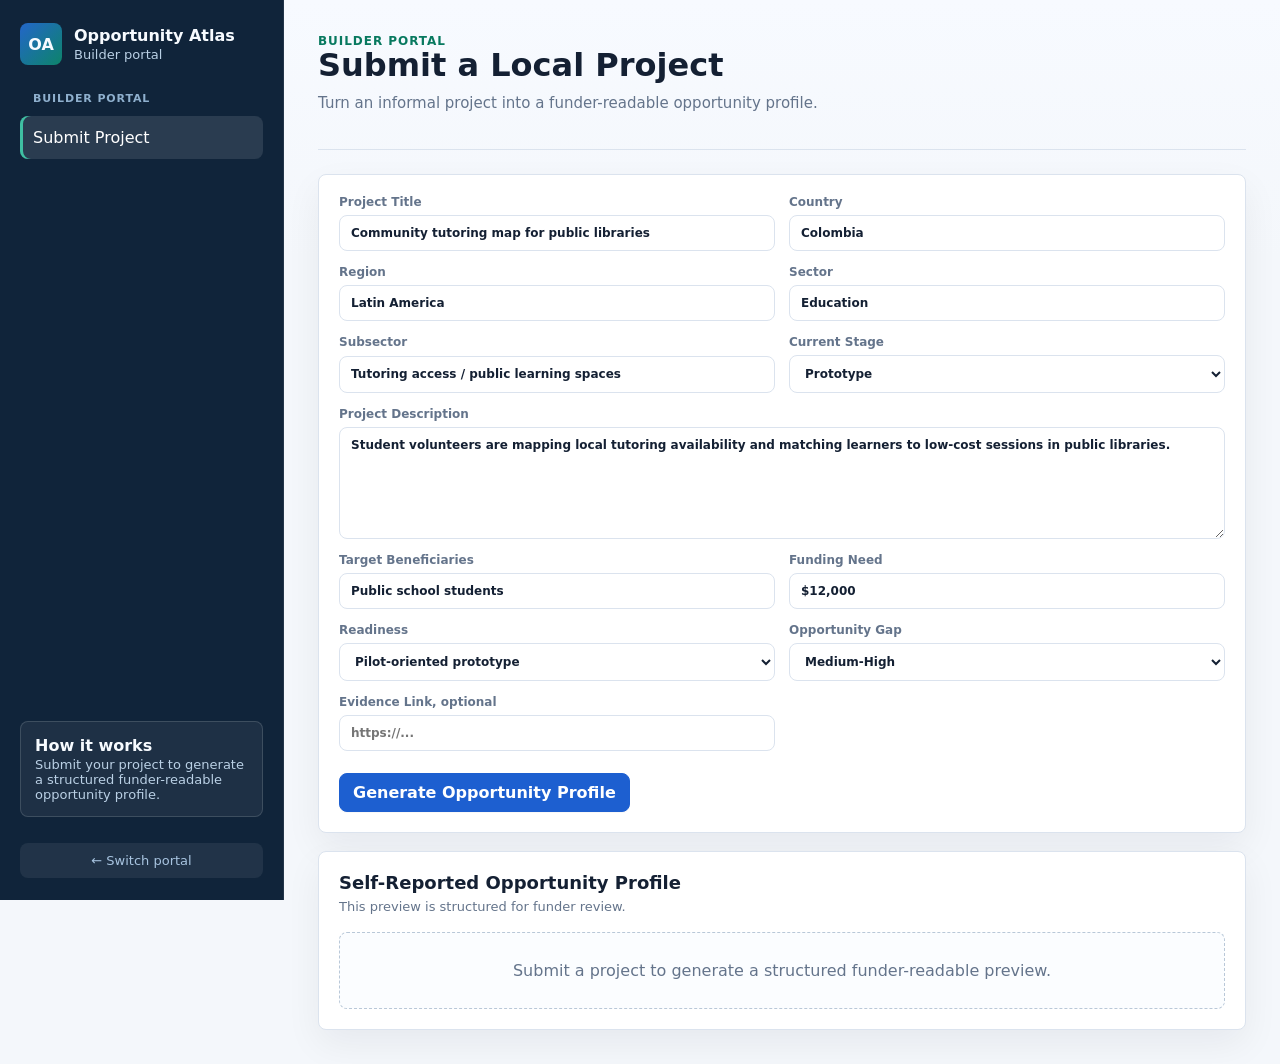
==== creator/index.html @ 5704f533 "Finish fake login page" ====
<!doctype html>
<html lang="en">
  <head>
    <meta charset="UTF-8" />
    <meta name="viewport" content="width=device-width, initial-scale=1.0" />
    <title>Opportunity Atlas — Builder Portal</title>
    <link rel="stylesheet" href="../styles.css" />
  </head>
  <body>
    <aside class="sidebar">
      <div class="brand">
        <div class="brand-mark">OA</div>
        <div>
          <strong>Opportunity Atlas</strong>
          <span>Builder portal</span>
        </div>
      </div>
      <nav aria-label="Primary">
        <div class="nav-group">
          <span>Builder Portal</span>
          <button class="nav-link active" data-page="submit">Submit Project</button>
        </div>
      </nav>
      <div class="sidebar-note">
        <strong>How it works</strong>
        <p>Submit your project to generate a structured funder-readable opportunity profile.</p>
      </div>
      <a href="../" style="display:block;padding:10px 14px;border-radius:8px;background:rgba(255,255,255,0.07);color:#a8c4e0;font-size:13px;text-decoration:none;text-align:center;">← Switch portal</a>
    </aside>

    <main class="app-shell">
      <section id="overview" class="page" aria-labelledby="overview-title"></section>
      <section id="discovery" class="page" aria-labelledby="discovery-title"></section>
      <section id="detail" class="page" aria-labelledby="detail-title"></section>
      <section id="signals" class="page" aria-labelledby="signals-title"></section>
      <section id="submit" class="page active" aria-labelledby="submit-title"></section>
    </main>

    <script src="../data/oecd-data.js"></script>
    <script>
      // Override default page to builder submit view
      window.__INITIAL_PAGE__ = "submit";
    </script>
    <script src="../app.js"></script>
  </body>
</html>
---- styles.css ----
:root {
  color-scheme: light;
  --bg: #f4f7fb;
  --panel: #ffffff;
  --panel-soft: #f8fafc;
  --ink: #142033;
  --muted: #64748b;
  --muted-strong: #475569;
  --line: #dbe3ee;
  --line-strong: #cbd5e1;
  --blue: #1d5fd0;
  --blue-dark: #17499d;
  --green: #08795f;
  --green-soft: #e7f6f1;
  --blue-soft: #e8f1ff;
  --amber-soft: #fff7df;
  --amber: #8b5d00;
  --red-soft: #fff0ed;
  --red: #a83a2f;
  --shadow: 0 14px 36px rgba(15, 23, 42, 0.06);
  --shadow-soft: 0 1px 2px rgba(15, 23, 42, 0.04);
  --radius: 8px;
  font-family:
    Inter, ui-sans-serif, system-ui, -apple-system, BlinkMacSystemFont, "Segoe UI",
    sans-serif;
}

* {
  box-sizing: border-box;
}

body {
  margin: 0;
  min-height: 100vh;
  color: var(--ink);
  background:
    linear-gradient(180deg, #f7faff 0, #f4f7fb 260px),
    var(--bg);
}

button,
input,
select,
textarea {
  font: inherit;
}

.sidebar {
  position: fixed;
  inset: 0 auto 0 0;
  width: 284px;
  display: flex;
  flex-direction: column;
  gap: 26px;
  padding: 22px 20px;
  background: #10243a;
  color: #f7fbff;
  border-right: 1px solid rgba(255, 255, 255, 0.08);
}

.brand {
  display: flex;
  gap: 12px;
  align-items: center;
  min-height: 44px;
}

.brand-mark {
  width: 42px;
  height: 42px;
  display: grid;
  place-items: center;
  border-radius: 8px;
  background: linear-gradient(135deg, #2366c9, #0d846a);
  font-weight: 800;
}

.brand span,
.sidebar-note p {
  display: block;
  margin: 2px 0 0;
  color: #bad0e5;
  font-size: 13px;
}

nav {
  display: grid;
  gap: 20px;
}

.nav-group {
  display: grid;
  gap: 6px;
}

.nav-group > span {
  padding: 0 13px 5px;
  color: #8fb0ce;
  font-size: 11px;
  font-weight: 900;
  letter-spacing: 0.08em;
  text-transform: uppercase;
}

.nav-link {
  width: 100%;
  border: 0;
  border-radius: 8px;
  padding: 12px 13px;
  color: #dcecff;
  background: transparent;
  text-align: left;
  cursor: pointer;
}

.nav-link:hover,
.nav-link.active {
  color: #ffffff;
  background: rgba(255, 255, 255, 0.11);
  box-shadow: inset 3px 0 0 #3fbfa2;
}

.sidebar-note {
  margin-top: auto;
  padding: 14px;
  border: 1px solid rgba(255, 255, 255, 0.14);
  border-radius: 8px;
  background: rgba(255, 255, 255, 0.06);
}

.app-shell {
  margin-left: 284px;
  padding: 34px;
}

.page {
  display: none;
  max-width: 1320px;
  margin: 0 auto;
}

.page.active {
  display: block;
}

.page-header {
  display: flex;
  justify-content: space-between;
  gap: 24px;
  align-items: flex-start;
  margin-bottom: 24px;
  padding-bottom: 18px;
  border-bottom: 1px solid var(--line);
}

.eyebrow {
  color: var(--green);
  font-size: 12px;
  font-weight: 800;
  letter-spacing: 0.08em;
  text-transform: uppercase;
}

h1,
h2,
h3,
p {
  margin-top: 0;
}

h1 {
  margin-bottom: 8px;
  font-size: 32px;
  line-height: 1.12;
  letter-spacing: 0;
}

h2 {
  margin-bottom: 4px;
  font-size: 18px;
  letter-spacing: 0;
}

h3 {
  margin-bottom: 10px;
  font-size: 16px;
}

.lead {
  max-width: 780px;
  color: var(--muted);
  font-size: 15px;
  line-height: 1.58;
}

.section {
  margin-top: 22px;
}

.grid {
  display: grid;
  gap: 18px;
}

.grid.four {
  grid-template-columns: repeat(4, minmax(0, 1fr));
}

.grid.three {
  grid-template-columns: repeat(3, minmax(0, 1fr));
}

.grid.two {
  grid-template-columns: repeat(2, minmax(0, 1fr));
}

.portal-cards {
  display: grid;
  grid-template-columns: 1.15fr 0.85fr;
  gap: 18px;
  margin-bottom: 22px;
}

.portal-card {
  display: grid;
  gap: 12px;
  align-content: start;
  min-height: 210px;
  box-shadow: var(--shadow);
}

.portal-card.primary {
  border-color: #b9cef0;
  background: linear-gradient(180deg, #ffffff 0, #f7fbff 100%);
}

.portal-card > span {
  color: var(--green);
  font-size: 12px;
  font-weight: 900;
  letter-spacing: 0.08em;
  text-transform: uppercase;
}

.portal-card p {
  max-width: 620px;
  color: var(--muted);
  line-height: 1.55;
}

.portal-card .btn {
  width: fit-content;
  align-self: end;
}

.card,
.kpi,
.filter-panel,
.note-panel {
  border: 1px solid var(--line);
  border-radius: var(--radius);
  background: var(--panel);
  box-shadow: var(--shadow-soft);
}

.card {
  padding: 20px;
}

.card:hover,
.kpi:hover {
  border-color: var(--line-strong);
}

.kpi {
  position: relative;
  overflow: hidden;
  padding: 18px 18px 17px;
}

.kpi span {
  color: var(--muted-strong);
  font-size: 13px;
  font-weight: 800;
}

.kpi strong {
  display: block;
  margin-top: 9px;
  font-size: 29px;
  letter-spacing: 0;
}

.kpi::after {
  content: "";
  position: absolute;
  inset: auto 0 0;
  height: 3px;
  background: linear-gradient(90deg, var(--blue), var(--green));
}

.chart-card {
  min-height: 288px;
}

.workflow {
  display: grid;
  grid-template-columns: repeat(3, minmax(0, 1fr));
  gap: 1px;
  overflow: hidden;
  margin-bottom: 22px;
  border: 1px solid var(--line);
  border-radius: 8px;
  background: var(--line);
  box-shadow: var(--shadow-soft);
}

.workflow article {
  display: flex;
  gap: 12px;
  align-items: flex-start;
  padding: 15px;
  background: #ffffff;
}

.workflow article.active {
  background: #f7fbff;
}

.workflow span {
  width: 28px;
  height: 28px;
  display: grid;
  flex: 0 0 auto;
  place-items: center;
  border: 1px solid var(--line);
  border-radius: 999px;
  color: var(--muted-strong);
  background: #f8fafc;
  font-size: 12px;
  font-weight: 900;
}

.workflow article.active span {
  border-color: #9bc7ee;
  color: #ffffff;
  background: var(--blue);
}

.workflow strong {
  display: block;
  font-size: 14px;
}

.workflow p {
  margin: 4px 0 0;
  color: var(--muted);
  font-size: 12px;
  line-height: 1.4;
}

.section-header {
  display: flex;
  justify-content: space-between;
  gap: 16px;
  align-items: flex-start;
  margin-bottom: 16px;
}

.section-header p {
  margin: 5px 0 0;
  color: var(--muted);
  font-size: 13px;
  line-height: 1.45;
}

.toast {
  margin: -6px 0 18px;
  padding: 13px 15px;
  border: 1px solid #bce5d9;
  border-left: 4px solid var(--green);
  border-radius: 8px;
  color: #175f4e;
  background: #f0fbf7;
  font-weight: 800;
  box-shadow: var(--shadow-soft);
}

.bar-list {
  display: grid;
  gap: 13px;
}

.bar-row {
  display: grid;
  grid-template-columns: minmax(130px, 1fr) 3fr auto;
  gap: 12px;
  align-items: center;
  color: var(--muted-strong);
  font-size: 13px;
}

.bar-track {
  height: 9px;
  overflow: hidden;
  border-radius: 999px;
  background: #e9eef5;
}

.bar-fill {
  height: 100%;
  width: var(--value);
  border-radius: inherit;
  background: linear-gradient(90deg, #2868c7, #168871);
}

.badge-row {
  display: flex;
  flex-wrap: wrap;
  gap: 8px;
  align-items: center;
}

.badge {
  display: inline-flex;
  align-items: center;
  min-height: 26px;
  border-radius: 999px;
  padding: 4px 10px;
  border: 1px solid transparent;
  color: #264052;
  background: #eef3f8;
  font-size: 12px;
  font-weight: 800;
  white-space: nowrap;
}

.badge.green {
  color: var(--green);
  background: var(--green-soft);
  border-color: #bce5d9;
}

.badge.blue {
  color: var(--blue-dark);
  background: var(--blue-soft);
  border-color: #bfd5ff;
}

.badge.amber {
  color: var(--amber);
  background: var(--amber-soft);
  border-color: #f4dc9c;
}

.badge.red {
  color: var(--red);
  background: var(--red-soft);
  border-color: #f2c3bd;
}

.project-card {
  display: flex;
  min-height: 356px;
  flex-direction: column;
  gap: 14px;
  box-shadow: var(--shadow);
}

.project-card-head {
  padding-bottom: 12px;
  border-bottom: 1px solid var(--line);
}

.project-card h3 {
  line-height: 1.35;
}

.project-card p {
  color: var(--muted);
  font-size: 14px;
  line-height: 1.55;
}

.meta {
  color: var(--muted);
  font-size: 13px;
  line-height: 1.45;
}

.project-facts {
  display: grid;
  grid-template-columns: repeat(2, minmax(0, 1fr));
  gap: 10px;
  margin: 0;
}

.project-facts div {
  padding: 11px;
  border: 1px solid var(--line);
  border-radius: 8px;
  background: var(--panel-soft);
}

.project-facts dt {
  color: var(--muted);
  font-size: 11px;
  font-weight: 800;
  text-transform: uppercase;
}

.project-facts dd {
  margin: 5px 0 0;
  color: var(--ink);
  font-size: 13px;
  font-weight: 800;
}

.card-footer {
  display: flex;
  gap: 10px;
  align-items: center;
  justify-content: space-between;
  margin-top: auto;
  padding-top: 12px;
  border-top: 1px solid var(--line);
}

.money {
  color: var(--ink);
  font-weight: 800;
}

.btn {
  border: 1px solid var(--line);
  border-radius: 8px;
  min-height: 39px;
  padding: 9px 13px;
  color: var(--ink);
  background: #ffffff;
  font-weight: 800;
  cursor: pointer;
  box-shadow: 0 1px 1px rgba(15, 23, 42, 0.03);
}

.btn:hover {
  border-color: #b5c6d9;
  background: #f8fbff;
}

.btn.primary {
  border-color: var(--blue);
  color: #ffffff;
  background: var(--blue);
}

.btn.primary:hover {
  background: var(--blue-dark);
}

.filter-panel {
  display: grid;
  grid-template-columns: repeat(6, minmax(130px, 1fr));
  gap: 12px;
  padding: 16px;
  box-shadow: var(--shadow);
}

label {
  display: grid;
  gap: 6px;
  color: var(--muted);
  font-size: 12px;
  font-weight: 800;
}

select,
input,
textarea {
  width: 100%;
  border: 1px solid var(--line);
  border-radius: 8px;
  padding: 10px 11px;
  color: var(--ink);
  background: #ffffff;
  font-weight: 650;
}

select:focus,
input:focus,
textarea:focus {
  outline: 3px solid rgba(29, 95, 208, 0.13);
  border-color: #8fb4ef;
}

textarea {
  min-height: 112px;
  resize: vertical;
}

.detail-layout {
  display: grid;
  grid-template-columns: 1.05fr 0.95fr;
  gap: 18px;
}

.packet-strip {
  display: grid;
  grid-template-columns: repeat(4, minmax(0, 1fr));
  gap: 1px;
  overflow: hidden;
  border: 1px solid var(--line);
  border-radius: 8px;
  background: var(--line);
  box-shadow: var(--shadow);
}

.packet-strip article {
  padding: 16px;
  background: #ffffff;
}

.packet-strip span {
  display: block;
  color: var(--muted);
  font-size: 12px;
  font-weight: 800;
  text-transform: uppercase;
}

.packet-strip strong {
  display: block;
  margin-top: 7px;
  font-size: 15px;
}

.act-panel {
  display: grid;
  grid-template-columns: minmax(0, 1fr) auto;
  gap: 22px;
  align-items: start;
  padding: 20px;
  border: 1px solid var(--line);
  border-radius: 8px;
  background: #ffffff;
  box-shadow: var(--shadow);
}

.act-actions {
  display: flex;
  flex-wrap: wrap;
  gap: 10px;
  justify-content: flex-end;
}

.profile-grid {
  display: grid;
  grid-template-columns: repeat(2, minmax(0, 1fr));
  gap: 12px;
}

.field {
  padding: 12px;
  border: 1px solid #edf2f7;
  border-radius: 8px;
  background: var(--panel-soft);
}

.field span {
  display: block;
  color: var(--muted);
  font-size: 12px;
  font-weight: 800;
}

.field strong {
  display: block;
  margin-top: 5px;
}

.split-list {
  display: grid;
  grid-template-columns: repeat(2, minmax(0, 1fr));
  gap: 14px;
}

ul,
ol {
  margin: 0;
  padding-left: 20px;
  color: var(--muted-strong);
  line-height: 1.65;
}

.table-wrap {
  overflow-x: auto;
  border: 1px solid var(--line);
  border-radius: 8px;
  box-shadow: inset 0 1px 0 rgba(255, 255, 255, 0.7);
}

table {
  width: 100%;
  border-collapse: collapse;
  min-width: 760px;
  background: #ffffff;
}

th,
td {
  padding: 13px 14px;
  border-bottom: 1px solid var(--line);
  text-align: left;
  vertical-align: top;
}

th {
  color: #41546a;
  background: #f4f7fb;
  font-size: 12px;
  letter-spacing: 0.03em;
  text-transform: uppercase;
}

td {
  color: #273449;
  font-size: 13px;
  line-height: 1.45;
}

tbody tr:hover td {
  background: #fbfdff;
}

tr:last-child td {
  border-bottom: 0;
}

.note-panel {
  padding: 14px;
  color: #385166;
  background: #f8fbff;
  border-left: 3px solid #6aa2e8;
  line-height: 1.5;
}

.note-panel strong {
  color: var(--blue-dark);
}

.form-grid {
  display: grid;
  grid-template-columns: repeat(2, minmax(0, 1fr));
  gap: 14px;
}

.builder-shell,
.builder-submit-grid {
  max-width: 1040px;
}

.builder-submit-grid {
  display: grid;
  grid-template-columns: minmax(0, 1fr);
  gap: 18px;
}

.builder-shell .card,
.builder-submit-grid .card {
  box-shadow: var(--shadow);
}

.form-grid .wide {
  grid-column: 1 / -1;
}

.preview {
  display: none;
}

.preview.active {
  display: block;
}

.empty {
  padding: 28px;
  border: 1px dashed #b9c8d8;
  border-radius: 8px;
  color: var(--muted);
  background: #fbfdff;
  text-align: center;
}

@media (max-width: 1080px) {
  .sidebar {
    position: static;
    width: auto;
  }

  .app-shell {
    margin-left: 0;
    padding: 22px;
  }

  nav {
    grid-template-columns: repeat(2, minmax(0, 1fr));
    align-items: start;
  }

  .grid.four,
  .grid.three,
  .portal-cards,
  .detail-layout,
  .filter-panel,
  .packet-strip,
  .workflow,
  .act-panel {
    grid-template-columns: repeat(2, minmax(0, 1fr));
  }
}

@media (max-width: 720px) {
  .page-header {
    display: block;
  }

  nav,
  .grid.four,
  .grid.three,
  .grid.two,
  .portal-cards,
  .detail-layout,
  .filter-panel,
  .packet-strip,
  .workflow,
  .act-panel,
  .profile-grid,
  .split-list,
  .form-grid,
  .project-facts {
    grid-template-columns: 1fr;
  }

  .act-actions {
    justify-content: flex-start;
  }

  h1 {
    font-size: 28px;
  }

  .bar-row {
    grid-template-columns: 1fr;
    gap: 6px;
  }
}
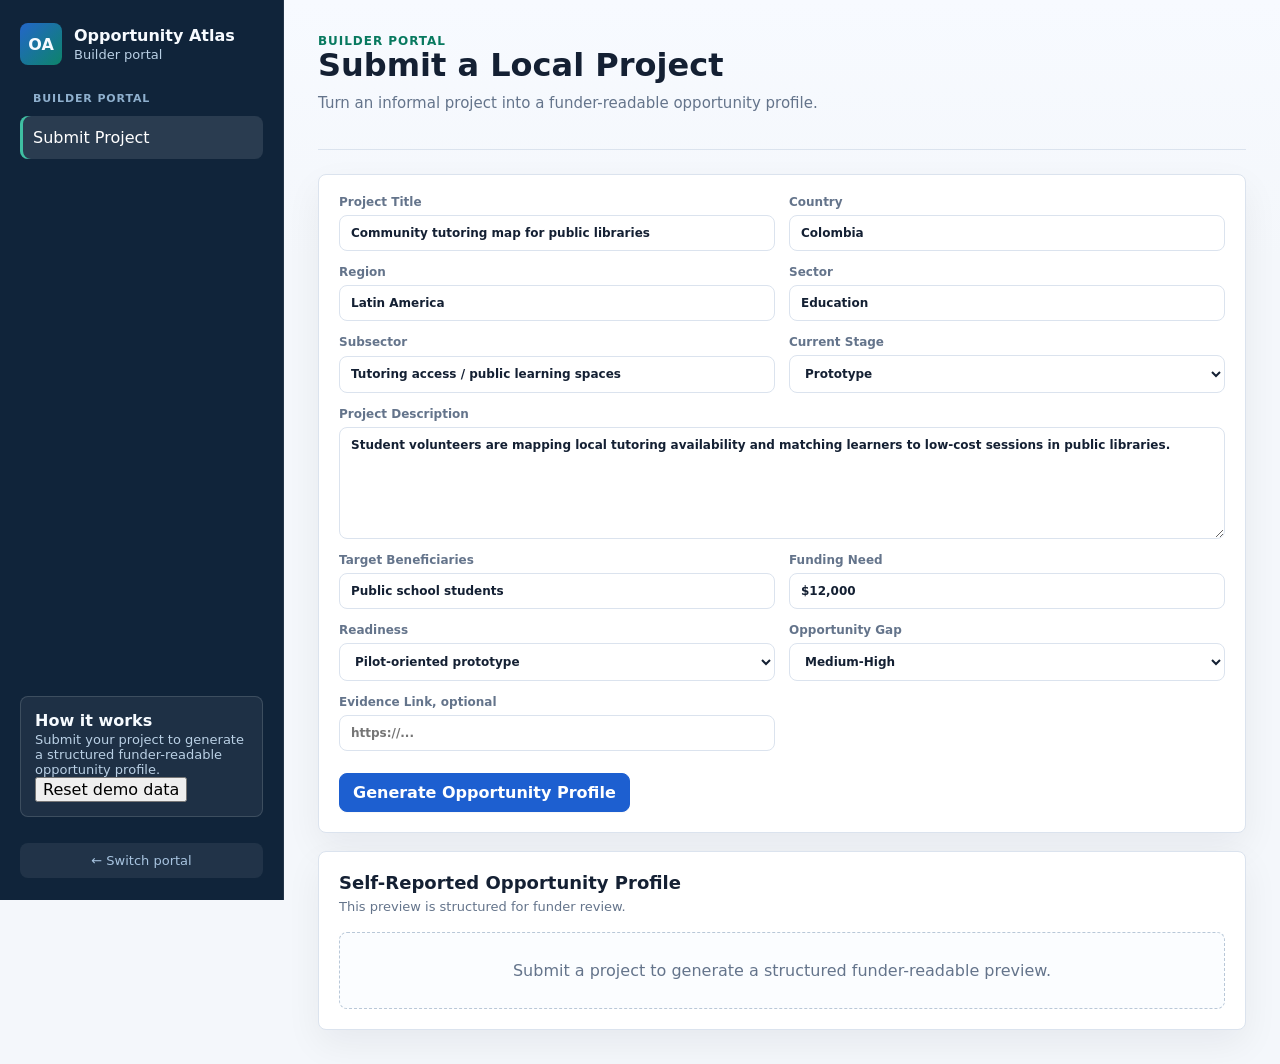
==== commit 0ae8bf9b: "feat: improve OECD project demo flow" ====
--- a/creator/index.html
+++ b/creator/index.html
@@ -24,14 +24,16 @@
       <div class="sidebar-note">
         <strong>How it works</strong>
         <p>Submit your project to generate a structured funder-readable opportunity profile.</p>
+        <button class="reset-demo" id="reset-demo-data" type="button">Reset demo data</button>
       </div>
-      <a href="../" style="display:block;padding:10px 14px;border-radius:8px;background:rgba(255,255,255,0.07);color:#a8c4e0;font-size:13px;text-decoration:none;text-align:center;">← Switch portal</a>
+      <a href="../index.html" style="display:block;padding:10px 14px;border-radius:8px;background:rgba(255,255,255,0.07);color:#a8c4e0;font-size:13px;text-decoration:none;text-align:center;">← Switch portal</a>
     </aside>
 
     <main class="app-shell">
       <section id="overview" class="page" aria-labelledby="overview-title"></section>
       <section id="discovery" class="page" aria-labelledby="discovery-title"></section>
       <section id="detail" class="page" aria-labelledby="detail-title"></section>
+      <section id="queue" class="page" aria-labelledby="queue-title"></section>
       <section id="signals" class="page" aria-labelledby="signals-title"></section>
       <section id="submit" class="page active" aria-labelledby="submit-title"></section>
     </main>
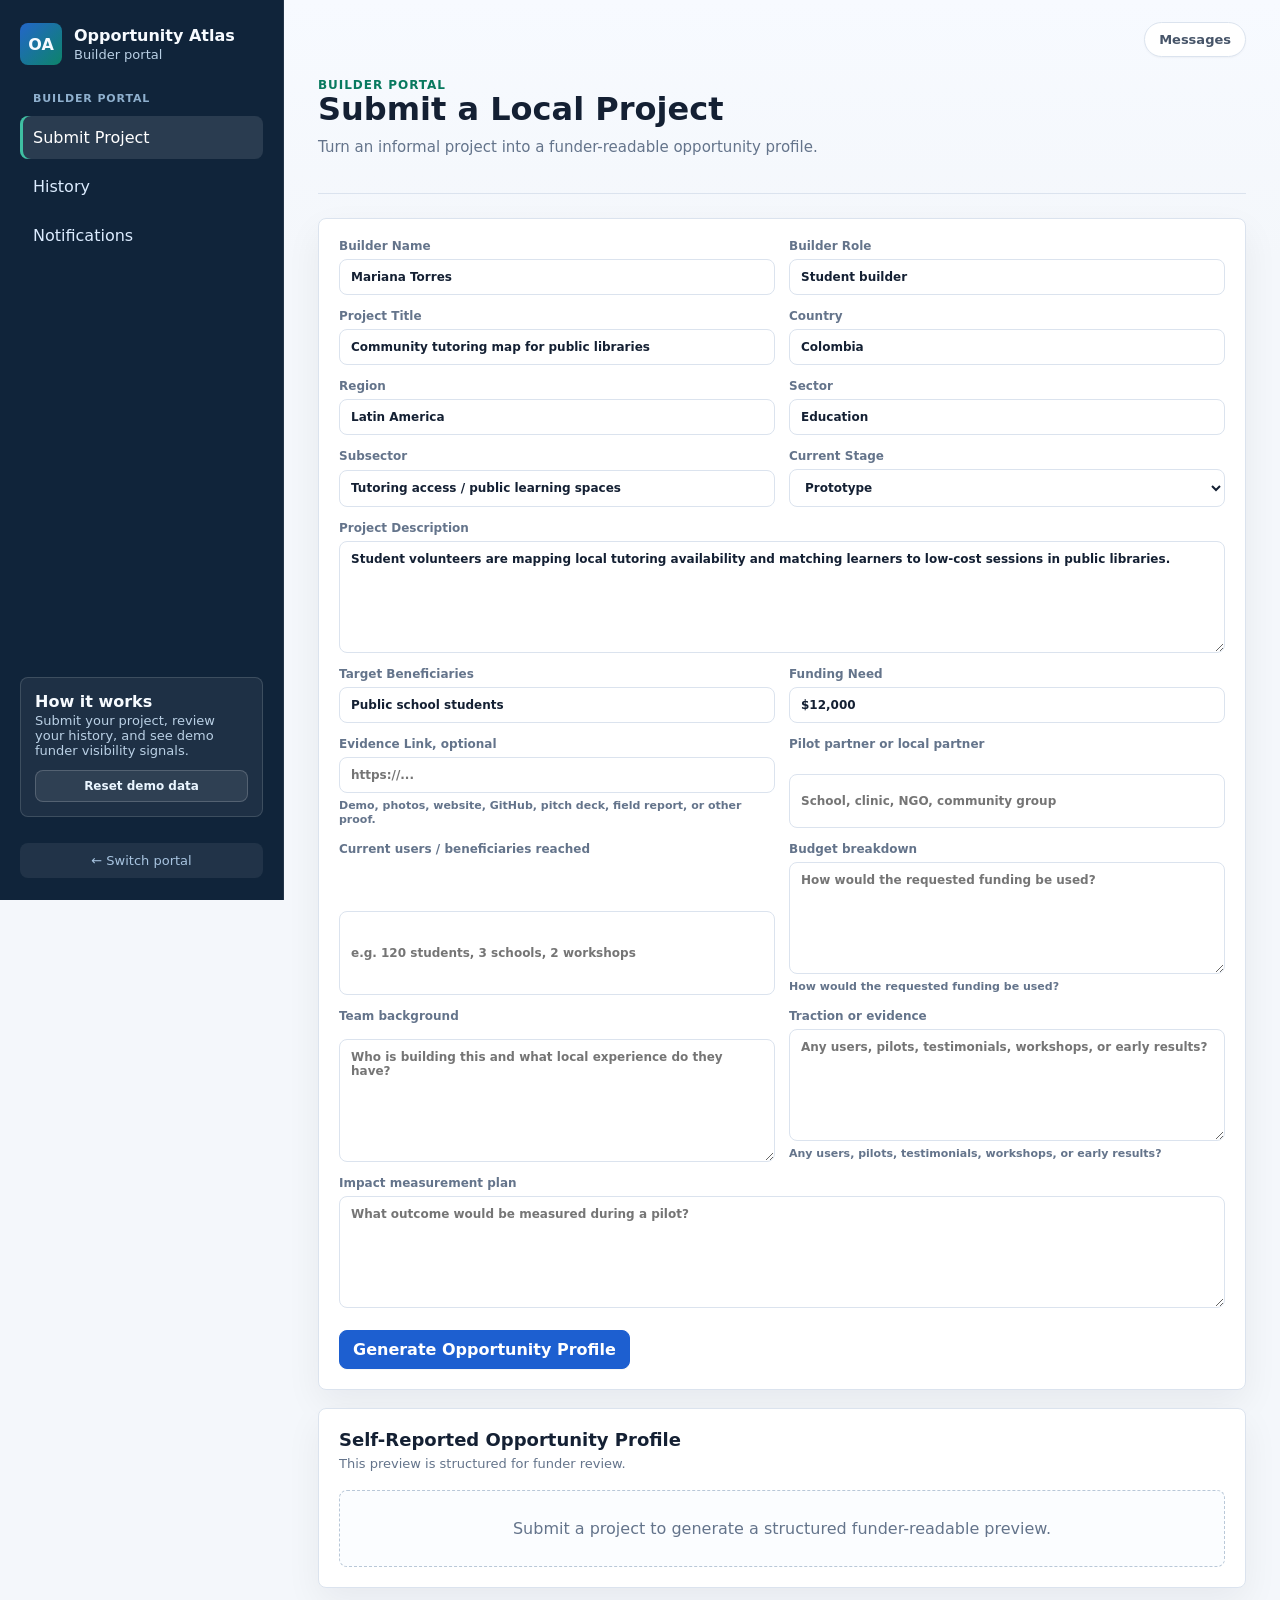
==== commit 0ff173b3: "Add builder profiles and messaging workflow" ====
--- a/creator/index.html
+++ b/creator/index.html
@@ -6,7 +6,7 @@
     <title>Opportunity Atlas — Builder Portal</title>
     <link rel="stylesheet" href="../styles.css" />
   </head>
-  <body>
+  <body data-portal="builder">
     <aside class="sidebar">
       <div class="brand">
         <div class="brand-mark">OA</div>
@@ -19,23 +19,31 @@
         <div class="nav-group">
           <span>Builder Portal</span>
           <button class="nav-link active" data-page="submit">Submit Project</button>
+          <button class="nav-link" data-page="builder-history">History</button>
+          <button class="nav-link" data-page="builder-notifications">Notifications</button>
         </div>
       </nav>
       <div class="sidebar-note">
         <strong>How it works</strong>
-        <p>Submit your project to generate a structured funder-readable opportunity profile.</p>
+        <p>Submit your project, review your history, and see demo funder visibility signals.</p>
         <button class="reset-demo" id="reset-demo-data" type="button">Reset demo data</button>
       </div>
       <a href="../index.html" style="display:block;padding:10px 14px;border-radius:8px;background:rgba(255,255,255,0.07);color:#a8c4e0;font-size:13px;text-decoration:none;text-align:center;">← Switch portal</a>
     </aside>
 
     <main class="app-shell">
+      <div class="top-tabs" aria-label="Quick tabs">
+        <button class="top-tab route-btn" data-page="messages" type="button">Messages</button>
+      </div>
       <section id="overview" class="page" aria-labelledby="overview-title"></section>
       <section id="discovery" class="page" aria-labelledby="discovery-title"></section>
       <section id="detail" class="page" aria-labelledby="detail-title"></section>
       <section id="queue" class="page" aria-labelledby="queue-title"></section>
       <section id="signals" class="page" aria-labelledby="signals-title"></section>
       <section id="submit" class="page active" aria-labelledby="submit-title"></section>
+      <section id="builder-history" class="page" aria-labelledby="builder-history-title"></section>
+      <section id="builder-notifications" class="page" aria-labelledby="builder-notifications-title"></section>
+      <section id="messages" class="page" aria-labelledby="messages-title"></section>
     </main>
 
     <script src="../data/oecd-data.js"></script>
--- a/styles.css
+++ b/styles.css
@@ -128,9 +128,55 @@
   background: rgba(255, 255, 255, 0.06);
 }
 
+.reset-demo {
+  width: 100%;
+  margin-top: 12px;
+  border: 1px solid rgba(255, 255, 255, 0.18);
+  border-radius: 8px;
+  padding: 8px 10px;
+  color: #eaf5ff;
+  background: rgba(255, 255, 255, 0.08);
+  font-size: 12px;
+  font-weight: 800;
+  cursor: pointer;
+}
+
+.reset-demo:hover {
+  background: rgba(255, 255, 255, 0.14);
+}
+
 .app-shell {
+  position: relative;
   margin-left: 284px;
-  padding: 34px;
+  padding: 78px 34px 34px;
+}
+
+.top-tabs {
+  position: absolute;
+  top: 22px;
+  right: 34px;
+  display: flex;
+  gap: 8px;
+  align-items: center;
+}
+
+.top-tab {
+  border: 1px solid var(--line);
+  border-radius: 999px;
+  padding: 9px 14px;
+  color: var(--muted-strong);
+  background: #ffffff;
+  font-size: 13px;
+  font-weight: 900;
+  cursor: pointer;
+  box-shadow: var(--shadow-soft);
+}
+
+.top-tab:hover,
+.top-tab.active {
+  color: var(--blue-dark);
+  border-color: #b9cef0;
+  background: var(--blue-soft);
 }
 
 .page {
@@ -305,7 +351,7 @@
 
 .workflow {
   display: grid;
-  grid-template-columns: repeat(3, minmax(0, 1fr));
+  grid-template-columns: repeat(4, minmax(0, 1fr));
   gap: 1px;
   overflow: hidden;
   margin-bottom: 22px;
@@ -384,6 +430,46 @@
   background: #f0fbf7;
   font-weight: 800;
   box-shadow: var(--shadow-soft);
+}
+
+.rationale-box,
+.evidence-card {
+  border-color: var(--line-strong);
+}
+
+label small {
+  color: var(--muted);
+  font-size: 11px;
+  font-weight: 650;
+  line-height: 1.35;
+}
+
+.queue-grid {
+  display: grid;
+  grid-template-columns: repeat(2, minmax(0, 1fr));
+  gap: 18px;
+}
+
+.queue-group {
+  min-height: 260px;
+}
+
+.queue-list {
+  display: grid;
+  gap: 12px;
+}
+
+.queue-card {
+  display: grid;
+  gap: 12px;
+  padding: 14px;
+  border: 1px solid var(--line);
+  border-radius: 8px;
+  background: var(--panel-soft);
+}
+
+.queue-card .btn {
+  width: fit-content;
 }
 
 .bar-list {
@@ -476,6 +562,34 @@
   line-height: 1.35;
 }
 
+.builder-link {
+  display: inline-grid;
+  gap: 2px;
+  margin-top: 10px;
+  border: 0;
+  padding: 0;
+  color: var(--blue-dark);
+  background: transparent;
+  text-align: left;
+  font-weight: 900;
+  cursor: pointer;
+}
+
+.builder-link:hover {
+  text-decoration: underline;
+}
+
+.builder-link span {
+  color: var(--muted);
+  font-size: 12px;
+  font-weight: 750;
+}
+
+.builder-link.inline {
+  margin: 0;
+  font-size: inherit;
+}
+
 .project-card p {
   color: var(--muted);
   font-size: 14px;
@@ -759,6 +873,17 @@
   max-width: 1040px;
 }
 
+.builder-dashboard {
+  max-width: 1180px;
+}
+
+.builder-panels {
+  display: grid;
+  grid-template-columns: minmax(0, 1.05fr) minmax(320px, 0.95fr);
+  gap: 18px;
+  align-items: start;
+}
+
 .builder-submit-grid {
   display: grid;
   grid-template-columns: minmax(0, 1fr);
@@ -772,6 +897,204 @@
 
 .form-grid .wide {
   grid-column: 1 / -1;
+}
+
+.history-list,
+.notification-list {
+  display: grid;
+  gap: 12px;
+}
+
+.history-item {
+  display: grid;
+  gap: 13px;
+  padding: 15px;
+  border: 1px solid var(--line);
+  border-radius: 8px;
+  background: var(--panel-soft);
+}
+
+.history-item h3,
+.notification-item h3 {
+  margin-bottom: 5px;
+}
+
+.activity-stats {
+  display: grid;
+  grid-template-columns: repeat(4, minmax(0, 1fr));
+  gap: 10px;
+}
+
+.activity-stats div {
+  padding: 11px;
+  border: 1px solid var(--line);
+  border-radius: 8px;
+  background: #ffffff;
+}
+
+.activity-stats span {
+  display: block;
+  color: var(--muted);
+  font-size: 11px;
+  font-weight: 900;
+  text-transform: uppercase;
+}
+
+.activity-stats strong {
+  display: block;
+  margin-top: 5px;
+  font-size: 13px;
+  line-height: 1.35;
+}
+
+.action-row {
+  display: flex;
+  flex-wrap: wrap;
+  gap: 10px;
+}
+
+a.btn {
+  display: inline-flex;
+  align-items: center;
+  justify-content: center;
+  text-decoration: none;
+}
+
+.notification-item {
+  display: grid;
+  grid-template-columns: auto minmax(0, 1fr);
+  gap: 12px;
+  padding: 14px;
+  border: 1px solid var(--line);
+  border-radius: 8px;
+  background: #ffffff;
+}
+
+.notification-dot {
+  width: 10px;
+  height: 10px;
+  margin-top: 8px;
+  border-radius: 999px;
+  background: linear-gradient(135deg, var(--blue), var(--green));
+}
+
+.notification-topline {
+  display: flex;
+  flex-wrap: wrap;
+  gap: 8px;
+  align-items: center;
+  margin-bottom: 8px;
+}
+
+.notification-item p {
+  margin: 0;
+  color: var(--muted);
+  font-size: 13px;
+  line-height: 1.5;
+}
+
+.messages-shell {
+  display: grid;
+  grid-template-columns: minmax(280px, 0.38fr) minmax(0, 1fr);
+  gap: 18px;
+  align-items: start;
+}
+
+.thread-list,
+.message-panel {
+  min-height: 520px;
+}
+
+.thread-item {
+  width: 100%;
+  display: grid;
+  gap: 5px;
+  margin-bottom: 10px;
+  border: 1px solid var(--line);
+  border-radius: 8px;
+  padding: 12px;
+  color: var(--ink);
+  background: var(--panel-soft);
+  text-align: left;
+  cursor: pointer;
+}
+
+.thread-item:hover,
+.thread-item.active {
+  border-color: #b9cef0;
+  background: #f4f8ff;
+}
+
+.thread-item span,
+.thread-item p {
+  margin: 0;
+  color: var(--muted);
+  font-size: 12px;
+  line-height: 1.4;
+}
+
+.message-header {
+  display: flex;
+  justify-content: space-between;
+  gap: 16px;
+  align-items: flex-start;
+  padding-bottom: 15px;
+  border-bottom: 1px solid var(--line);
+}
+
+.message-list {
+  display: grid;
+  gap: 12px;
+  min-height: 320px;
+  padding: 18px 0;
+}
+
+.message-bubble {
+  max-width: 74%;
+  padding: 12px 14px;
+  border: 1px solid var(--line);
+  border-radius: 8px;
+  background: var(--panel-soft);
+}
+
+.message-bubble.mine {
+  justify-self: end;
+  border-color: #bfd5ff;
+  background: var(--blue-soft);
+}
+
+.message-bubble.theirs {
+  justify-self: start;
+  border-color: #bce5d9;
+  background: var(--green-soft);
+}
+
+.message-bubble.system {
+  max-width: 100%;
+  color: var(--muted-strong);
+  background: #ffffff;
+}
+
+.message-bubble span {
+  display: block;
+  margin-bottom: 5px;
+  color: var(--muted);
+  font-size: 11px;
+  font-weight: 900;
+  text-transform: uppercase;
+}
+
+.message-bubble p {
+  margin: 0;
+  line-height: 1.5;
+}
+
+.message-form {
+  display: grid;
+  grid-template-columns: minmax(0, 1fr) auto;
+  gap: 10px;
+  padding-top: 14px;
+  border-top: 1px solid var(--line);
 }
 
 .preview {
@@ -799,7 +1122,12 @@
 
   .app-shell {
     margin-left: 0;
-    padding: 22px;
+    padding: 74px 22px 22px;
+  }
+
+  .top-tabs {
+    top: 18px;
+    right: 22px;
   }
 
   nav {
@@ -810,11 +1138,14 @@
   .grid.four,
   .grid.three,
   .portal-cards,
+  .queue-grid,
+  .builder-panels,
   .detail-layout,
   .filter-panel,
   .packet-strip,
   .workflow,
-  .act-panel {
+  .act-panel,
+  .messages-shell {
     grid-template-columns: repeat(2, minmax(0, 1fr));
   }
 }
@@ -829,18 +1160,26 @@
   .grid.three,
   .grid.two,
   .portal-cards,
+  .queue-grid,
   .detail-layout,
   .filter-panel,
   .packet-strip,
   .workflow,
   .act-panel,
+  .activity-stats,
   .profile-grid,
   .split-list,
+  .messages-shell,
+  .message-form,
   .form-grid,
   .project-facts {
     grid-template-columns: 1fr;
   }
 
+  .message-bubble {
+    max-width: 100%;
+  }
+
   .act-actions {
     justify-content: flex-start;
   }
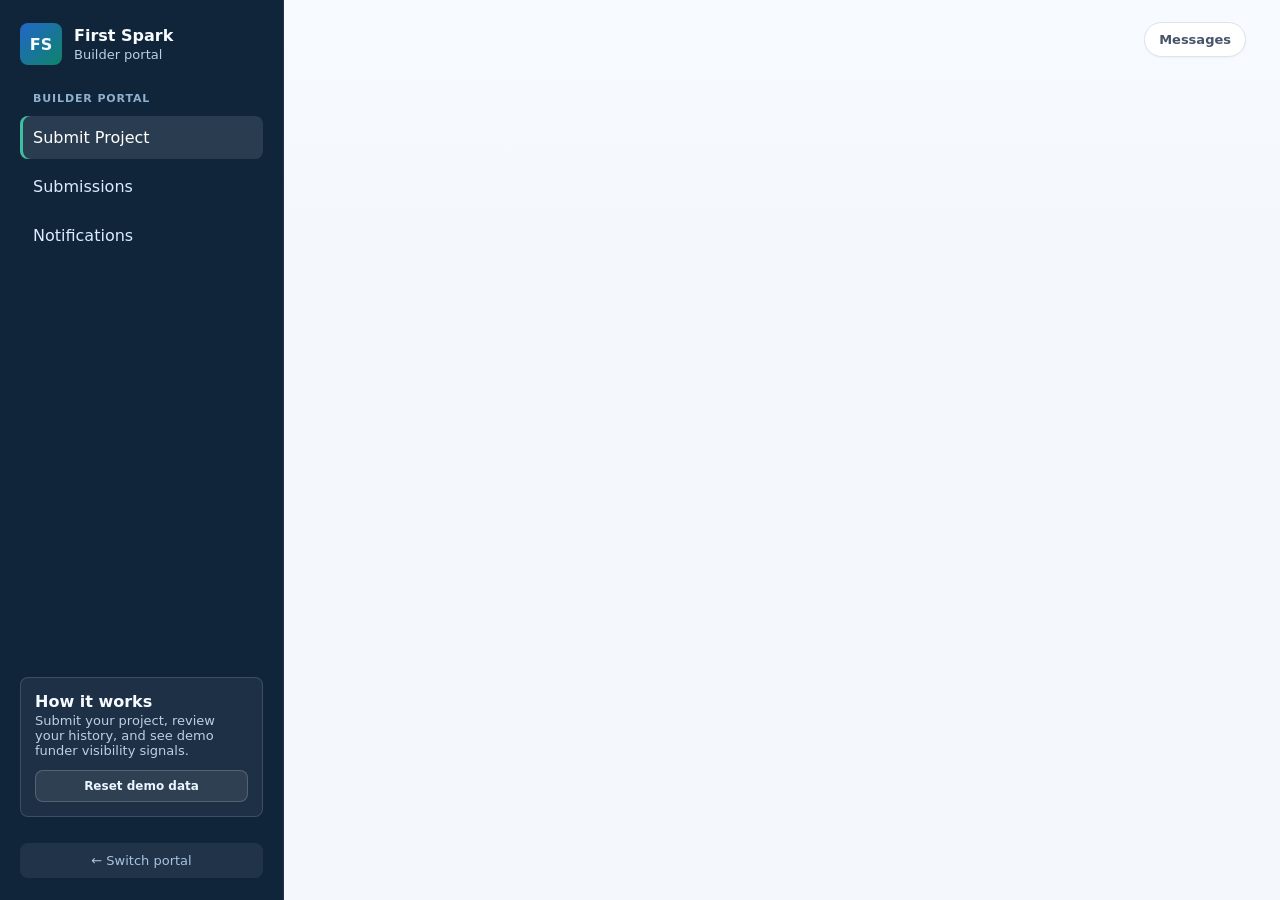
==== commit 49a078c7: "A lot of stuff" ====
--- a/creator/index.html
+++ b/creator/index.html
@@ -3,15 +3,15 @@
   <head>
     <meta charset="UTF-8" />
     <meta name="viewport" content="width=device-width, initial-scale=1.0" />
-    <title>Opportunity Atlas — Builder Portal</title>
+    <title>First Spark — Builder Portal</title>
     <link rel="stylesheet" href="../styles.css" />
   </head>
   <body data-portal="builder">
     <aside class="sidebar">
       <div class="brand">
-        <div class="brand-mark">OA</div>
+        <div class="brand-mark">FS</div>
         <div>
-          <strong>Opportunity Atlas</strong>
+          <strong>First Spark</strong>
           <span>Builder portal</span>
         </div>
       </div>
@@ -19,7 +19,7 @@
         <div class="nav-group">
           <span>Builder Portal</span>
           <button class="nav-link active" data-page="submit">Submit Project</button>
-          <button class="nav-link" data-page="builder-history">History</button>
+          <button class="nav-link" data-page="builder-history">Submissions</button>
           <button class="nav-link" data-page="builder-notifications">Notifications</button>
         </div>
       </nav>
--- a/styles.css
+++ b/styles.css
@@ -75,6 +75,43 @@
   font-weight: 800;
 }
 
+.account-indicator {
+  display: flex;
+  align-items: center;
+  gap: 10px;
+  padding: 11px 13px;
+  border-radius: 8px;
+  background: rgba(255, 255, 255, 0.07);
+  border: 1px solid rgba(255, 255, 255, 0.12);
+}
+
+.account-avatar {
+  width: 32px;
+  height: 32px;
+  border-radius: 6px;
+  background: linear-gradient(135deg, #2366c9, #0d846a);
+  display: grid;
+  place-items: center;
+  font-size: 11px;
+  font-weight: 800;
+  color: #fff;
+  flex-shrink: 0;
+}
+
+.account-info strong {
+  display: block;
+  font-size: 13px;
+  font-weight: 700;
+  color: #f7fbff;
+}
+
+.account-info span {
+  display: block;
+  font-size: 11px;
+  color: #8fb0ce;
+  margin-top: 1px;
+}
+
 .brand span,
 .sidebar-note p {
   display: block;
@@ -347,6 +384,12 @@
 
 .chart-card {
   min-height: 288px;
+  display: flex;
+  flex-direction: column;
+}
+
+.chart-card > .donut-wrap {
+  flex: 1;
 }
 
 .workflow {
@@ -457,15 +500,42 @@
 .queue-list {
   display: grid;
   gap: 12px;
+  max-height: 460px;
+  overflow-y: auto;
+  padding-right: 4px;
 }
 
 .queue-card {
+  position: relative;
   display: grid;
   gap: 12px;
   padding: 14px;
   border: 1px solid var(--line);
   border-radius: 8px;
   background: var(--panel-soft);
+}
+
+.queue-card-remove {
+  position: absolute;
+  top: 10px;
+  right: 10px;
+  width: 22px;
+  height: 22px;
+  border: none;
+  border-radius: 4px;
+  background: transparent;
+  color: var(--muted);
+  font-size: 16px;
+  line-height: 1;
+  cursor: pointer;
+  display: grid;
+  place-items: center;
+  padding: 0;
+}
+
+.queue-card-remove:hover {
+  background: var(--red-soft);
+  color: var(--red);
 }
 
 .queue-card .btn {
@@ -498,6 +568,155 @@
   width: var(--value);
   border-radius: inherit;
   background: linear-gradient(90deg, #2868c7, #168871);
+}
+
+/* Vertical bar chart */
+.vchart {
+  display: flex;
+  align-items: flex-end;
+  gap: 14px;
+  height: 200px;
+  padding-top: 28px;
+}
+
+.vchart-col {
+  flex: 1;
+  display: flex;
+  flex-direction: column;
+  align-items: center;
+  gap: 8px;
+  height: 100%;
+}
+
+.vchart-bar-wrap {
+  flex: 1;
+  width: 100%;
+  display: flex;
+  align-items: flex-end;
+}
+
+.vchart-bar {
+  width: 100%;
+  height: var(--h);
+  background: linear-gradient(180deg, #2868c7 0%, #168871 100%);
+  border-radius: 6px 6px 0 0;
+  min-height: 6px;
+  transition: opacity 0.15s;
+}
+
+.vchart-bar:hover {
+  opacity: 0.8;
+}
+
+.vchart-amt {
+  font-size: 13px;
+  font-weight: 700;
+  color: var(--ink);
+}
+
+.vchart-label {
+  font-size: 12px;
+  font-weight: 600;
+  color: var(--muted);
+}
+
+.vchart-delta {
+  font-size: 11px;
+  font-weight: 600;
+  padding: 2px 7px;
+  border-radius: 999px;
+}
+
+.vchart-up {
+  color: var(--green);
+  background: var(--green-soft);
+}
+
+.vchart-down {
+  color: var(--red);
+  background: var(--red-soft);
+}
+
+/* Line chart */
+.lchart-outer {
+  padding: 0 16px;
+}
+
+.lchart {
+  width: 100%;
+  height: auto;
+  display: block;
+  overflow: visible;
+}
+
+.lchart-dot {
+  fill: #2868c7;
+  stroke: var(--panel);
+  stroke-width: 2.5;
+}
+
+.lchart-amt {
+  font: 700 11px/1 system-ui, sans-serif;
+  fill: var(--ink);
+}
+
+.lchart-lbl {
+  font: 500 12px/1 system-ui, sans-serif;
+  fill: var(--muted);
+}
+
+/* Donut chart */
+.donut-wrap {
+  display: flex;
+  gap: 24px;
+  align-items: center;
+}
+
+.donut {
+  width: 160px;
+  height: 160px;
+  border-radius: 50%;
+  flex-shrink: 0;
+  -webkit-mask: radial-gradient(circle, transparent 52px, black 53px);
+  mask: radial-gradient(circle, transparent 52px, black 53px);
+}
+
+.donut-legend {
+  flex: 1;
+  display: flex;
+  flex-direction: column;
+  gap: 7px;
+  min-width: 0;
+}
+
+.donut-item {
+  display: flex;
+  align-items: center;
+  gap: 8px;
+  font-size: 13px;
+  min-width: 0;
+}
+
+.donut-dot {
+  width: 10px;
+  height: 10px;
+  border-radius: 2px;
+  flex-shrink: 0;
+}
+
+.donut-name {
+  flex: 1;
+  min-width: 0;
+  overflow: hidden;
+  text-overflow: ellipsis;
+  white-space: nowrap;
+  color: var(--muted-strong);
+}
+
+.donut-amt {
+  flex-shrink: 0;
+  font-size: 12px;
+  color: var(--muted);
 }
 
 .badge-row {
@@ -596,6 +815,39 @@
   line-height: 1.55;
 }
 
+.recommendation-card {
+  position: relative;
+}
+
+.metric-stack {
+  display: grid;
+  grid-template-columns: repeat(2, minmax(0, 1fr));
+  gap: 10px;
+}
+
+.metric-stack div {
+  padding: 12px;
+  border: 1px solid var(--line);
+  border-radius: 8px;
+  background: var(--panel-soft);
+}
+
+.metric-stack span,
+.metric-stack small {
+  display: block;
+  color: var(--muted);
+  font-size: 11px;
+  font-weight: 850;
+  line-height: 1.35;
+}
+
+.metric-stack strong {
+  display: block;
+  margin: 5px 0;
+  color: var(--ink);
+  font-size: 18px;
+}
+
 .meta {
   color: var(--muted);
   font-size: 13px;
@@ -792,10 +1044,136 @@
   margin-top: 5px;
 }
 
+.field.green {
+  border-color: #bce5d9;
+  background: var(--green-soft);
+}
+.field.green strong { color: var(--green); }
+
+.field.blue {
+  border-color: #bfd5ff;
+  background: var(--blue-soft);
+}
+.field.blue strong { color: var(--blue-dark); }
+
+.field.amber {
+  border-color: #f4dc9c;
+  background: var(--amber-soft);
+}
+.field.amber strong { color: var(--amber); }
+
+.field.red {
+  border-color: #f2c3bd;
+  background: var(--red-soft);
+}
+.field.red strong { color: var(--red); }
+
 .split-list {
   display: grid;
   grid-template-columns: repeat(2, minmax(0, 1fr));
   gap: 14px;
+}
+
+.readiness-summary {
+  display: grid;
+  grid-template-columns: repeat(4, minmax(0, 1fr));
+  gap: 10px;
+}
+
+.readiness-summary div {
+  padding: 14px;
+  border: 1px solid var(--line);
+  border-radius: 8px;
+  background: var(--panel-soft);
+}
+
+.readiness-summary span {
+  display: block;
+  color: var(--muted);
+  font-size: 11px;
+  font-weight: 900;
+  text-transform: uppercase;
+}
+
+.readiness-summary strong {
+  display: block;
+  margin-top: 6px;
+  font-size: 16px;
+}
+
+.readiness-grid {
+  display: grid;
+  grid-template-columns: repeat(2, minmax(0, 1fr));
+  gap: 14px;
+}
+
+.readiness-grid > div {
+  padding: 16px;
+  border: 1px solid var(--line);
+  border-radius: 8px;
+  background: #ffffff;
+}
+
+.chip-list {
+  display: flex;
+  flex-wrap: wrap;
+  gap: 8px;
+}
+
+.chip {
+  display: inline-flex;
+  align-items: center;
+  min-height: 28px;
+  border: 1px solid var(--line);
+  border-radius: 999px;
+  padding: 5px 10px;
+  color: var(--muted-strong);
+  background: var(--panel-soft);
+  font-size: 12px;
+  font-weight: 850;
+}
+
+.chip.green {
+  color: var(--green);
+  border-color: #bce5d9;
+  background: var(--green-soft);
+}
+
+.chip.amber {
+  color: var(--amber);
+  border-color: #f4dc9c;
+  background: var(--amber-soft);
+}
+
+.question-grid {
+  display: grid;
+  grid-template-columns: repeat(5, minmax(0, 1fr));
+  gap: 10px;
+}
+
+.question-grid span {
+  display: grid;
+  gap: 7px;
+  min-height: 96px;
+  padding: 12px;
+  border: 1px solid var(--line);
+  border-radius: 8px;
+  color: var(--muted-strong);
+  background: var(--panel-soft);
+  font-size: 13px;
+  font-weight: 800;
+  line-height: 1.35;
+}
+
+.question-grid b {
+  width: 26px;
+  height: 26px;
+  display: grid;
+  place-items: center;
+  border-radius: 999px;
+  color: #ffffff;
+  background: var(--blue);
+  font-size: 12px;
 }
 
 ul,
@@ -813,6 +1191,12 @@
   box-shadow: inset 0 1px 0 rgba(255, 255, 255, 0.7);
 }
 
+.funding-table-section {
+  margin-top: 30px;
+  padding-top: 22px;
+  border-top: 1px solid var(--line);
+}
+
 table {
   width: 100%;
   border-collapse: collapse;
@@ -951,6 +1335,86 @@
   display: flex;
   flex-wrap: wrap;
   gap: 10px;
+}
+
+.edit-amount-btn {
+  border: none;
+  background: none;
+  padding: 0 4px;
+  font-size: 11px;
+  font-weight: 700;
+  color: var(--blue);
+  cursor: pointer;
+  vertical-align: middle;
+}
+
+.edit-amount-btn:hover {
+  text-decoration: underline;
+}
+
+/* Fund modal */
+.modal-overlay {
+  position: fixed;
+  inset: 0;
+  background: rgba(15, 23, 42, 0.45);
+  display: flex;
+  align-items: center;
+  justify-content: center;
+  z-index: 1000;
+}
+
+.modal-card {
+  background: var(--panel);
+  border-radius: 12px;
+  padding: 32px;
+  width: 100%;
+  max-width: 420px;
+  box-shadow: 0 24px 60px rgba(10, 20, 40, 0.22);
+  display: flex;
+  flex-direction: column;
+  gap: 16px;
+}
+
+.modal-card h2 {
+  margin: 0;
+  font-size: 20px;
+}
+
+.modal-card p {
+  margin: 0;
+  color: var(--muted);
+  font-size: 14px;
+  line-height: 1.5;
+}
+
+.modal-card label {
+  display: flex;
+  flex-direction: column;
+  gap: 6px;
+  font-size: 13px;
+  font-weight: 700;
+  color: var(--muted-strong);
+}
+
+.modal-card input {
+  border: 1px solid var(--line);
+  border-radius: 8px;
+  padding: 10px 12px;
+  font-size: 15px;
+  background: var(--panel-soft);
+  color: var(--ink);
+  outline: none;
+}
+
+.modal-card input:focus {
+  border-color: var(--blue);
+  box-shadow: 0 0 0 3px var(--blue-soft);
+}
+
+.modal-actions {
+  display: flex;
+  gap: 10px;
+  justify-content: flex-end;
 }
 
 a.btn {
@@ -1145,6 +1609,9 @@
   .packet-strip,
   .workflow,
   .act-panel,
+  .readiness-summary,
+  .readiness-grid,
+  .question-grid,
   .messages-shell {
     grid-template-columns: repeat(2, minmax(0, 1fr));
   }
@@ -1169,6 +1636,10 @@
   .activity-stats,
   .profile-grid,
   .split-list,
+  .readiness-summary,
+  .readiness-grid,
+  .question-grid,
+  .metric-stack,
   .messages-shell,
   .message-form,
   .form-grid,
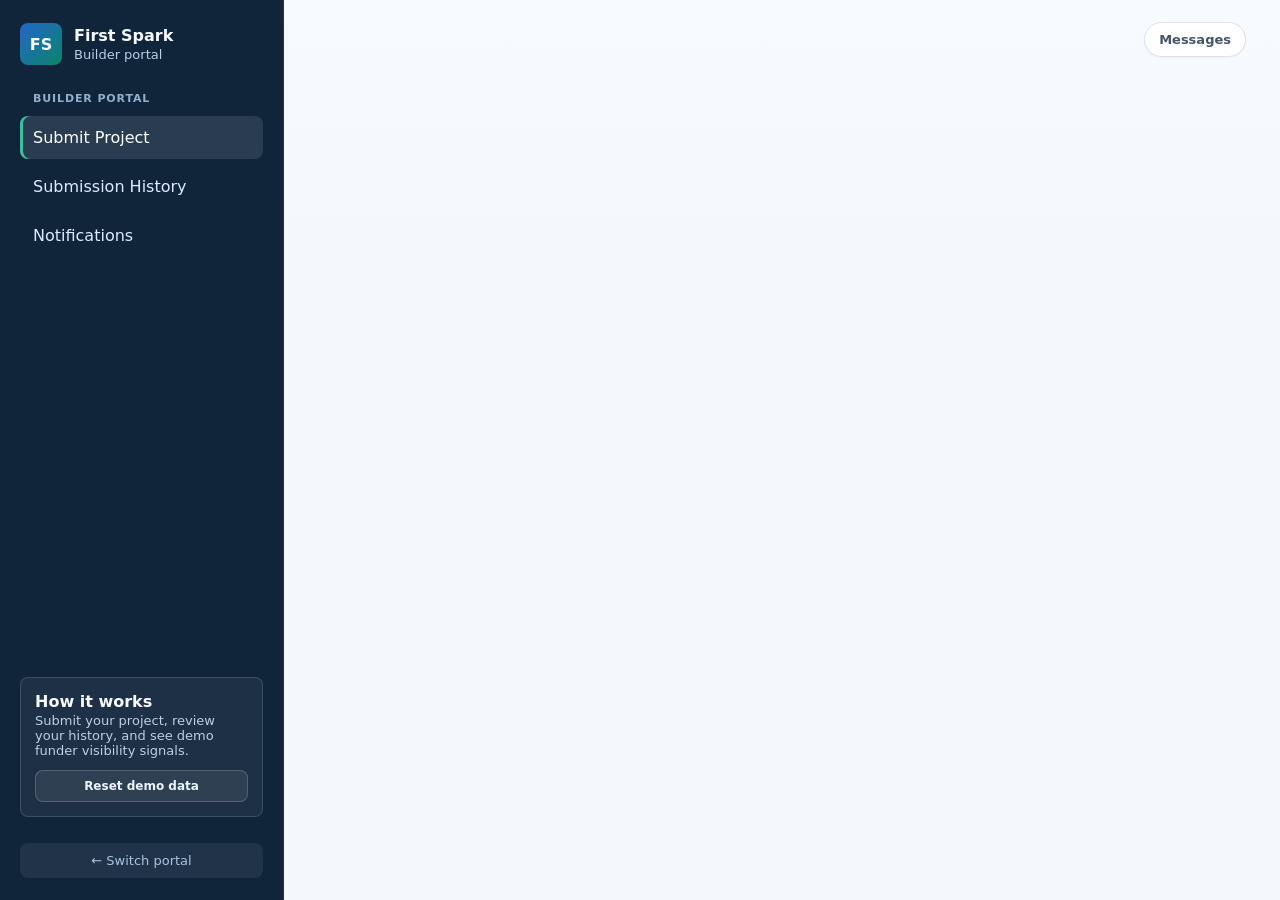
==== commit f7bbf858: "Simplify packet and submission history" ====
--- a/creator/index.html
+++ b/creator/index.html
@@ -19,7 +19,7 @@
         <div class="nav-group">
           <span>Builder Portal</span>
           <button class="nav-link active" data-page="submit">Submit Project</button>
-          <button class="nav-link" data-page="builder-history">Submissions</button>
+          <button class="nav-link" data-page="builder-history">Submission History</button>
           <button class="nav-link" data-page="builder-notifications">Notifications</button>
         </div>
       </nav>
@@ -42,6 +42,7 @@
       <section id="signals" class="page" aria-labelledby="signals-title"></section>
       <section id="submit" class="page active" aria-labelledby="submit-title"></section>
       <section id="builder-history" class="page" aria-labelledby="builder-history-title"></section>
+      <section id="submission-detail" class="page" aria-labelledby="submission-detail-title"></section>
       <section id="builder-notifications" class="page" aria-labelledby="builder-notifications-title"></section>
       <section id="messages" class="page" aria-labelledby="messages-title"></section>
     </main>
--- a/styles.css
+++ b/styles.css
@@ -456,6 +456,21 @@
   margin-bottom: 16px;
 }
 
+.card-head-row {
+  display: flex;
+  justify-content: space-between;
+  gap: 16px;
+  align-items: flex-start;
+}
+
+.card-head-row .section-header {
+  margin-bottom: 16px;
+}
+
+.card-head-row > .btn {
+  flex: 0 0 auto;
+}
+
 .section-header p {
   margin: 5px 0 0;
   color: var(--muted);
@@ -1032,6 +1047,16 @@
   background: var(--panel-soft);
 }
 
+.field.full {
+  grid-column: 1 / -1;
+}
+
+.field.full strong {
+  white-space: pre-wrap;
+  word-break: break-word;
+  line-height: 1.55;
+}
+
 .field span {
   display: block;
   color: var(--muted);
@@ -1042,6 +1067,27 @@
 .field strong {
   display: block;
   margin-top: 5px;
+}
+
+.card-detail-block {
+  padding: 16px;
+  border: 1px solid var(--line);
+  border-radius: 8px;
+  background: var(--panel-soft);
+}
+
+.card-detail-block span {
+  display: block;
+  color: var(--muted);
+  font-size: 12px;
+  font-weight: 900;
+  text-transform: uppercase;
+}
+
+.card-detail-block p {
+  margin: 8px 0 0;
+  color: var(--muted-strong);
+  line-height: 1.6;
 }
 
 .field.green {
@@ -1250,6 +1296,7 @@
   display: grid;
   grid-template-columns: repeat(2, minmax(0, 1fr));
   gap: 14px;
+  align-items: start;
 }
 
 .builder-shell,
@@ -1663,4 +1710,8 @@
     grid-template-columns: 1fr;
     gap: 6px;
   }
-}
+
+  .card-head-row {
+    display: grid;
+  }
+}
